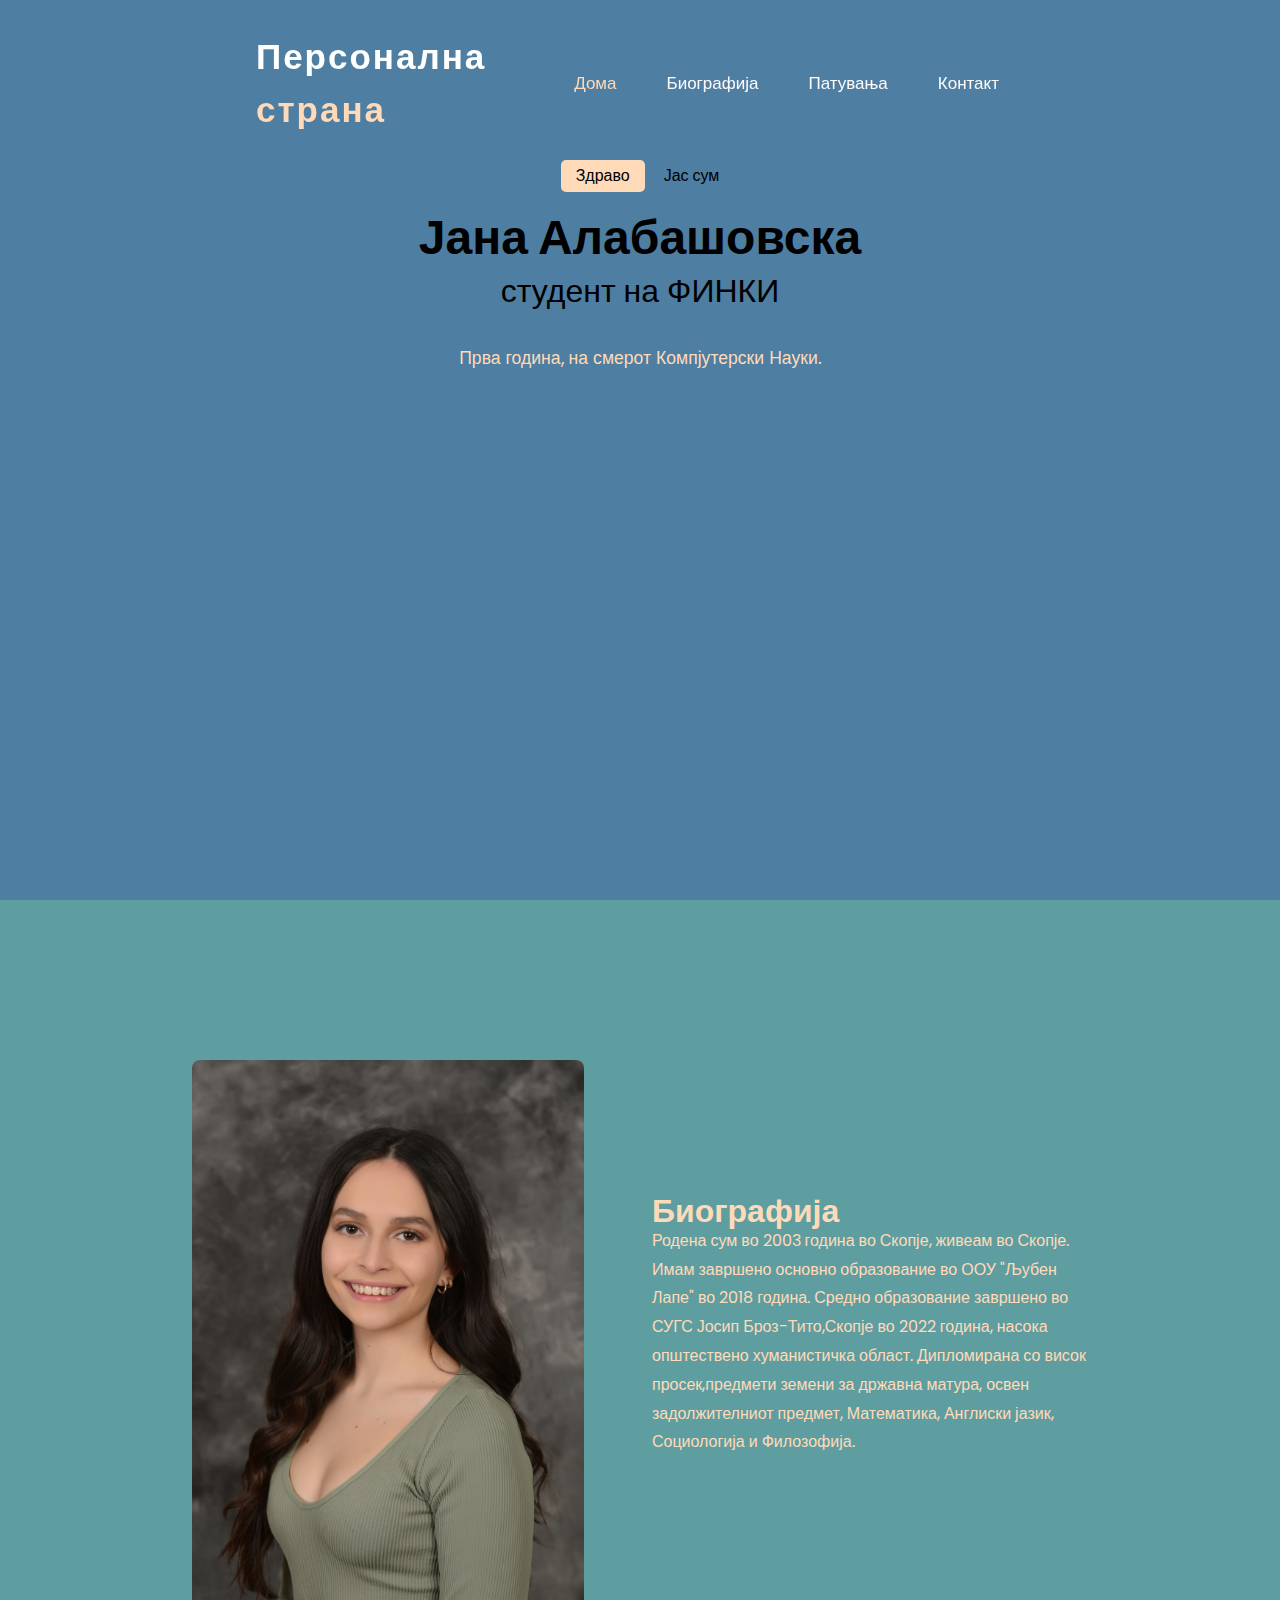
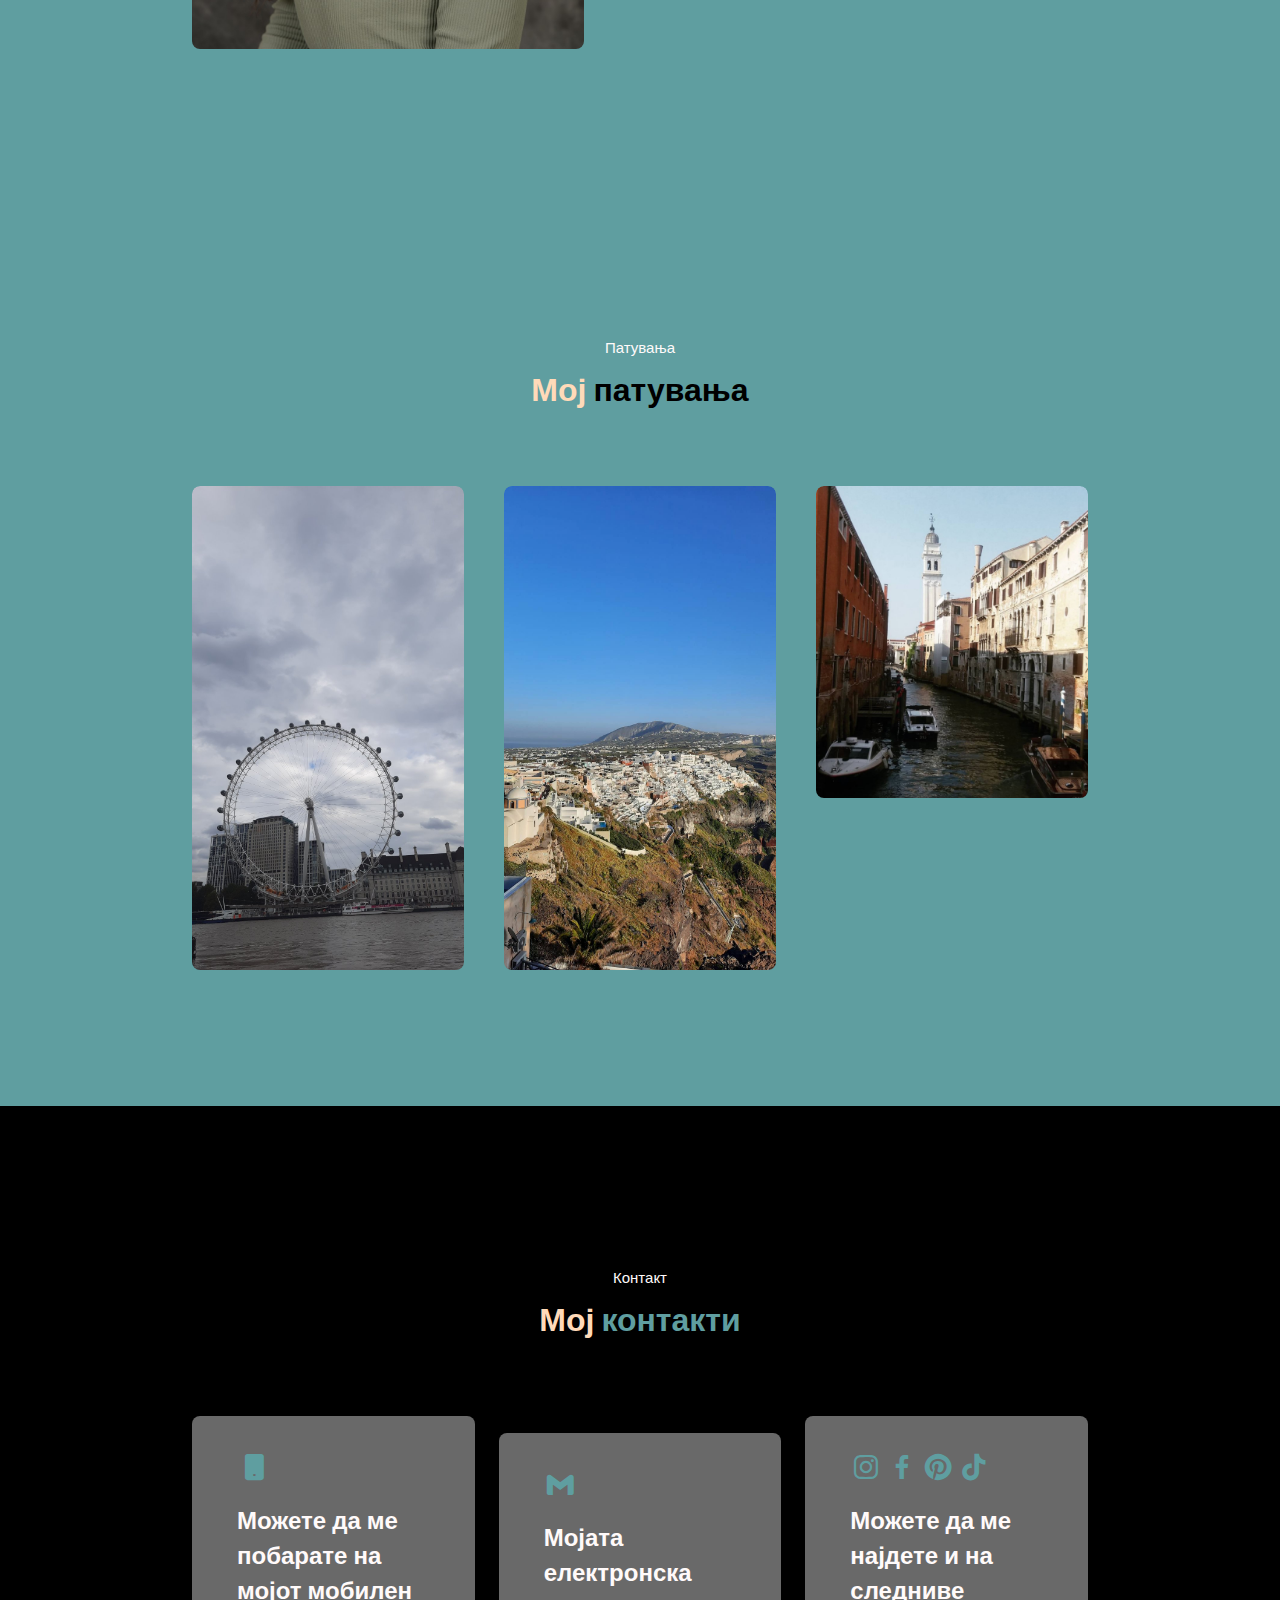
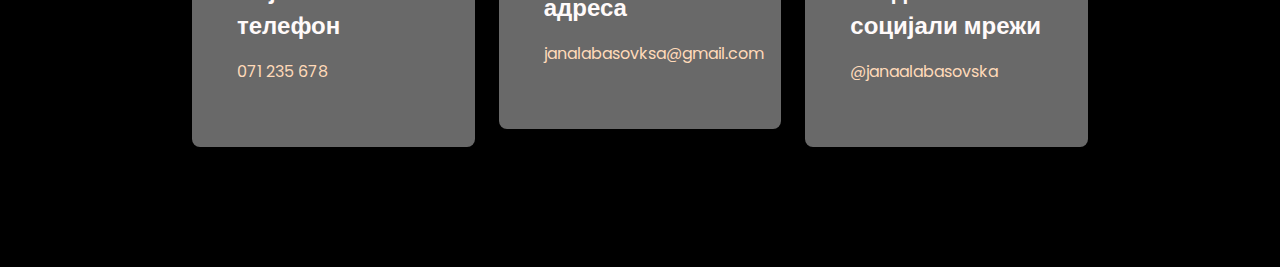
==== index.html @ ccd24e6e "Rename index.html" ====
<!DOCTYPE html>
<html lang="mk">
<head>
    <meta charset="UTF-8">
    <title>Personal webpage</title>
    <link rel="stylesheet" type="text/css" href="s.css">
    <link rel="stylesheet"
          href="https://unpkg.com/boxicons@latest/css/boxicons.min.css">
    <link rel="preconnect" href="https://fonts.googleapis.com">
    <link rel="preconnect" href="https://fonts.gstatic.com" crossorigin>
    <link href="https://fonts.googleapis.com/css2?family=Poppins:ital,wght@1,300&display=swap" rel="stylesheet">

</head>
<body>
<header>
    <a href="#" class="l">Персонална<span> страна</span></a>
    <ul class="list">
        <li> <a href="#home" class="active">Дома</a> </li>
        <li> <a href="#bio">Биографија</a> </li>
        <li> <a href="#patuvanja">Патувања</a> </li>
        <li> <a href="#kontakt">Контакт </a> </li>


    </ul>
    <div class="bx bx-menu" id="menu-icon">
    </div>
</header>
<section class="home" id="home">
    <div class="home-text">
        <div class="slide">
            <span class="one">Здраво</span>
            <span class="two">Јас сум </span>
        </div>
        <h1>Јана Алабашовска</h1>
        <h3>студент на ФИНКИ</h3>
        <p>Прва година, на смерот Компјутерски Науки.</p>
    </div>
</section>
<section class="bio" id="bio">
    <div class="bio-img">
        <img src="/almanah.jpg">
    </div>
<div class="bio-text">
    <h2><span>Биографија</span></h2>
    <p>Родена сум во 2003 година во Скопје, живеам во Скопје. Имам завршено основно образование во ООУ "Љубен Лапе" во 2018 година.
        Средно образование завршено во СУГС Јосип Броз-Тито,Скопје во 2022 година, насока општествено хуманистичка област. Дипломирана со висок просек,предмети земени за државна матура, освен задолжителниот предмет, Математика, Англиски јазик, Социологија и Филозофија.
    </p>

</div>
</section>



<section class="patuvanja" id="patuvanja">
    <div class="ka-text">
        <p>Патувања</p>
        <h2><span>Мој</span> патувања</h2>
    </div>
    <div class="patuvanja-content">
        <div class="row">
            <img class="london" src="london2.jpg">
            <div class="p">
                <h5>London</h5>
                <p>Во 2022 година со мојата сестра отидовме во Англија,Лондон. таму седевме 14 дена, ги посетивме попазнатите музеи,
                сите туристички атракции и колку што можевме пробавме нова храна.</p>
             </div>
        </div>


        <div class="row">
            <img class="santi" src="santi1.jpg">
            <div class="p">
                <h5>Santorini</h5>
                <p>Во 2022 година со фамилијата за време на велигдинските празници отидовме во Грција,Санторини.Таму го прославивме празникот со нивни обичаи, ги посетивме попазнатите музеи,
                    сите туристички атракции.</p>
            </div>

        </div>




        <div class="row">
            <img class="italija" src="itali1.jpg">
            <div class="p">
                <h5>Italy</h5>
                <p>Во 2017 година со фамилијата решивме да прошетаме неколку градови во Италија како Венеција, Фиренца и Верона каде ги видовме нивните убавини и знаменитости.</p>
            </div>

        </div>



    </div>

</section>
<section class="kontakt" id="kontakt">
    <div class="ka-text">
        <p>Контакт </p>
        <h2><span>Мој</span> контакти</h2>
    </div>
    <div class="kontakt-text">
        <div class="box">
            <div class="p-icon">
                <i class='bx bxs-mobile'></i>
                <h3>Можете да ме побарате на мојот мобилен телефон</h3>
                <p> <span> 071 235 678</span></p>

            </div>

        </div>
        <div class="box">
            <div class="p-icon">
                <i class='bx bxl-gmail'></i>
                <h3>Мојата електронска адреса </h3>
                <p> <span>janalabasovksa@gmail.com</span></p>

            </div>
        </div>
        <div class="box">
            <div class="p-icon">
                <i class='bx bxl-instagram' ></i>
                <i class='bx bxl-facebook' ></i>
                <i class='bx bxl-pinterest' ></i>
                <i class='bx bxl-tiktok' ></i>

                <h3>Можете да ме најдете и на следниве социјали мрежи</h3>
                <p><span>@janaalabasovska</span></p>
            </div>
        </div>

    </div>
</section>





</body>
</html>
---- s.css ----
*{
    padding: 0;
    margin: 0;
    box-sizing: border-box;
    font-family: 'Poppins', sans-serif;
    text-decoration: none ;
    list-style: none;
    scroll-behavior: smooth;
}
:root{
    background-color: cadetblue;
    text-decoration-color:black;
}
body{

    color: black;
}
header{

    position: fixed;
    width: 100%;
    top:0;
    right: 0;
    z-index: 1000;
    display: flex;
    align-items: center;
    justify-content: space-between;
    background: transparent;
    padding: 30px 20%;
    border-bottom: 1px solid transparent;
    transition: all .50s ease;
}
.l{
    color: white;
    font-size: 35px;
    font-weight: 750;
    letter-spacing: 2px;
}
span{
    color: peachpuff;

}
.list{
    display: flex;
}
.list a{
    color: snow;
    font-size: 17px;
    font-weight: 500;
    margin: 0 25px;
    transition: all .50s ease;
}
.list a:hover{
    color: peachpuff;

}
.list a.active{
    color: peachpuff;
}
#menu-icon{
    font-size: 35px;
    color:snow;
    z-index: 10001;
    cursor: pointer;
    margin-left: 25px;
    display: none;
}
section{
    padding: 160px 15% 120px;
}
.home{
    background-color: #4E7EA1FF;
    position: relative;
    text-align: center;
    height: 100vh;
    width:100%;

}
.slide{
    margin-bottom: 20px;
}
.one{
    display: inline-block;
    margin-right: 15px;
    height:32px ;
    padding: 0 15px;
    line-height: 32px;
    font-size: 20x;
    font-weight: 500;
    border-radius: 5px;
    background-color: peachpuff;
    color:black;
}
.two{
    display: inline-block;
    font-size: 20x;
    font-weight: 500;
    color: black;
}
.home-text h1{
font-size: 3rem;
    font-weight: 700;
    line-height: 1.1;
    margin: 0 0 8px;
}
.home-text h3{
    margin: 0 0 35px;
    font-size: 2rem;
    font-weight: 500;
    line-height: 1.1;

}
.home-text p{
    font-size:1.1rem;
    line-height: 1.8;
    margin-bottom: 48px;
    color: peachpuff;
}
header.sticky{
     background-color: cadetblue;
    border-bottom:  1px solid snow;
    padding: 12px 15%;
}
.bio{
    display: grid;
    grid-template-columns: repeat(2,1fr);
    align-items: center;
    gap:1.5rem;

}
.bio-img img{
    max-width: 530px;
    height:auto;
   width: 90%;
    border-radius: 8px;
}

.bio-text h2{
    font-size: 2rem;
    line-height: 1;
}

.bio-text p{
    color: peachpuff;
    font-size: 1rem;
    line-height: 1.8;
    margin-bottom: 4rem;

}
.kontakt{
    background-color:black;
    color: cadetblue;
}
.ka-text{
    text-align: center;
}

.ka-text p{
    color: snow;
    font-size: 15px;
    margin-bottom:15px ;
}
.ka-text h2{
    font-size: 2rem;
    line-height: 1;
}
.kontakt-text{
    display: grid;
    grid-template-columns: repeat(auto-fit,minmax(250px,auto));
    align-items: center;
    gap: 1.5rem;
    margin-top:5rem;
}
.box{
    background-color:dimgray;
    padding: 35px 45px;
    border-radius: 8px;
    transition: all .45s ease;
}
.p-icon i{
font-size: 32px;
   margin-bottom: 20px;

}
.box h3{
    font-size: 24px;
    font-weight: 600;
    color: snow;
    margin-bottom: 15px;

}
.box p{
    font-size: 1rem;
    line-height: 1.8;
    margin-bottom: 25px;
}
.box:hover{
    transform: translateY(-8px);
    cursor: pointer;
}
.patuvanja-content{
    display: grid;
    grid-template-columns: repeat(auto-fit,minmax(250px,auto));
    align-items: center;
    gap: 2.5rem;
    margin-top:5rem ;
}
.row{
    position: relative;
    overflow: hidden;
    border-radius: 8px;
    cursor: pointer;
}
.row img{
    width: 100%;
    border-radius: 8px;
    display: block;
    transition: transform 0.5s;
}
.p{
    width: 100%;
    height: 0;
    background:linear-gradient(rgba(0,0,0,0.1),peachpuff);
    position: absolute;
    border-radius: 8px;
    left: 0;
    bottom: 0;
    overflow: hidden;
    display: flex;
    flex-direction: column;
    align-items: center;
    justify-content: center;
    text-align: center;
    padding: 0 40px;
    transition: height 0.5s;

}
.p h5{
    font-size: 20px;
    font-weight: 600;
    margin-bottom: 15px;
}
.p p{
    color: black;
    font-size: 1rem;
    line-height: 1.8;
}
.p i{
    color: cadetblue;
    margin-top: 20px;
    font-size: 20px;
    background-color: beige ;
    width: 60px;
    height: 60px;
    display: flex;
    align-items: center;
    justify-content: center;
    border-radius: 50%;
}
.row:hover img{
    transform: scale(1.1);
}

.row:hover .p{
    height: 100%;
}

div.row{
    max-width: 530px;
    height:500px;
    width: 100%;
    border-radius: 8px;
}
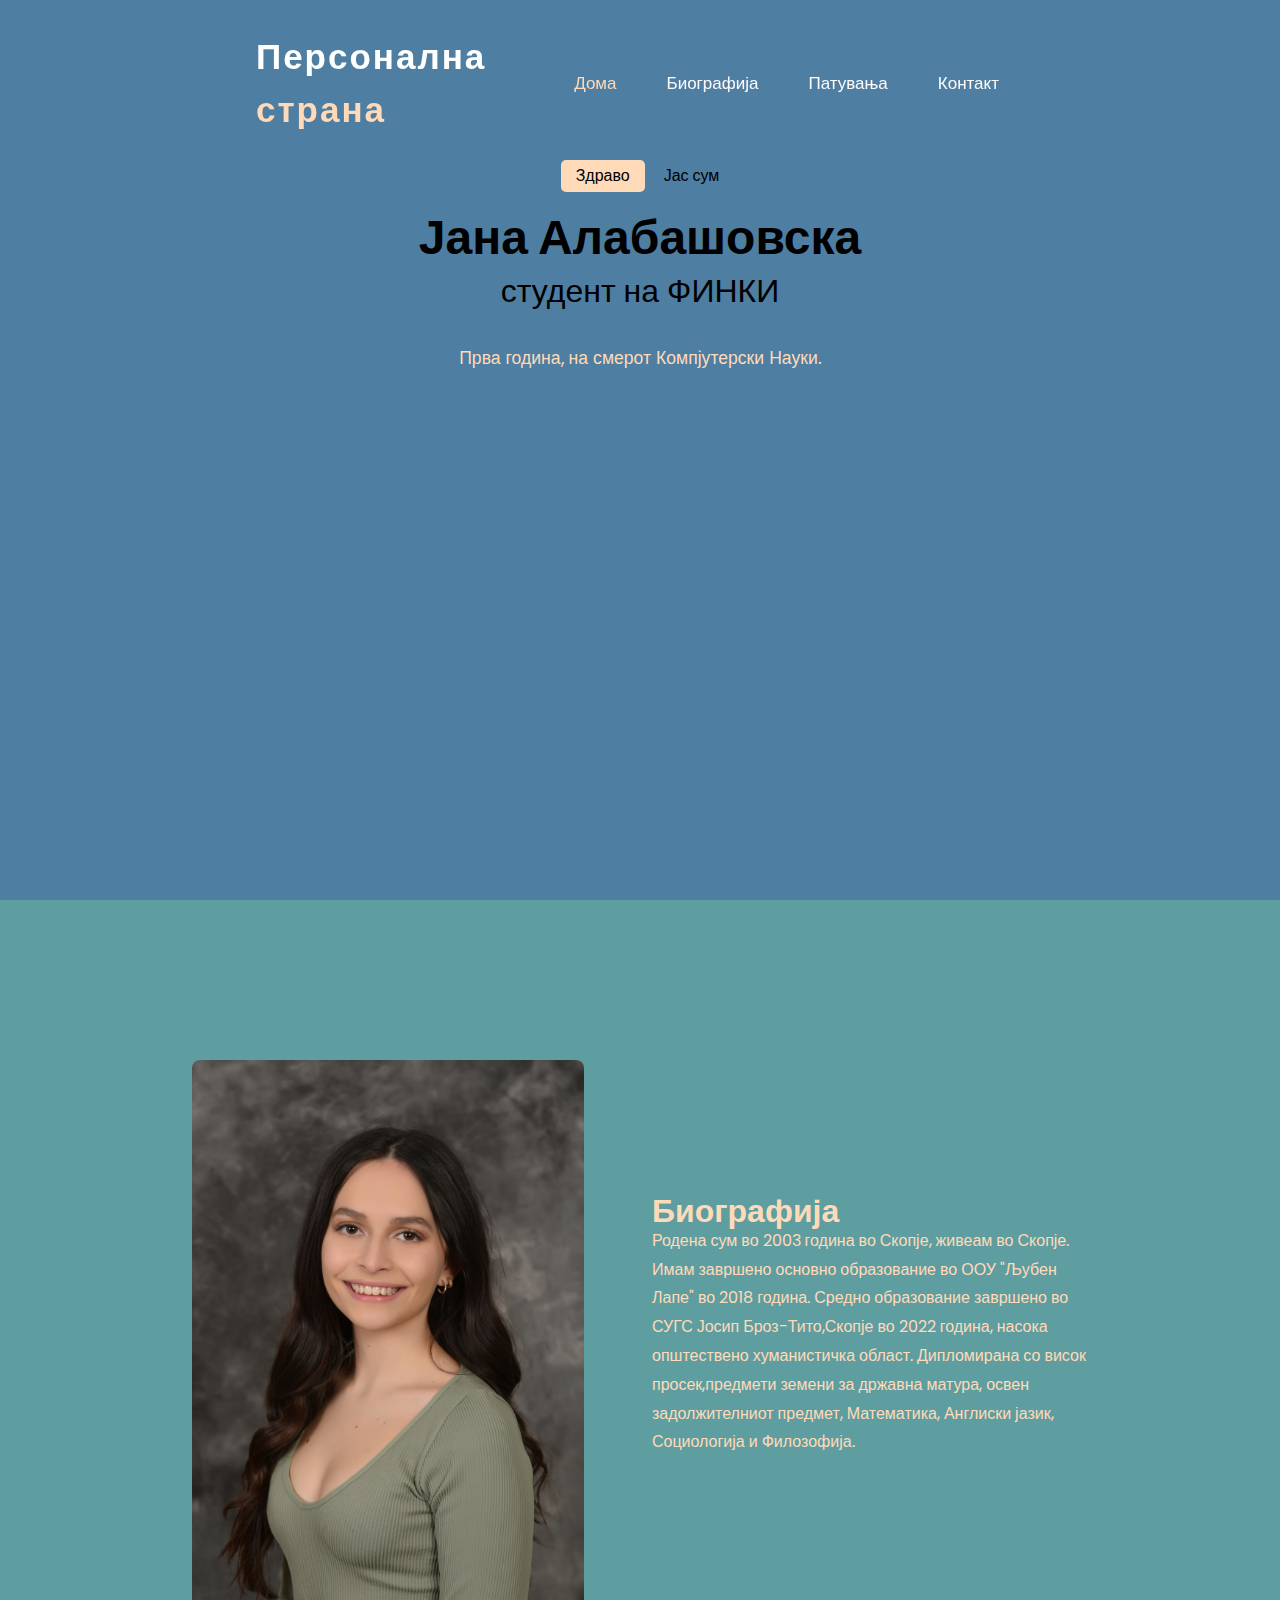
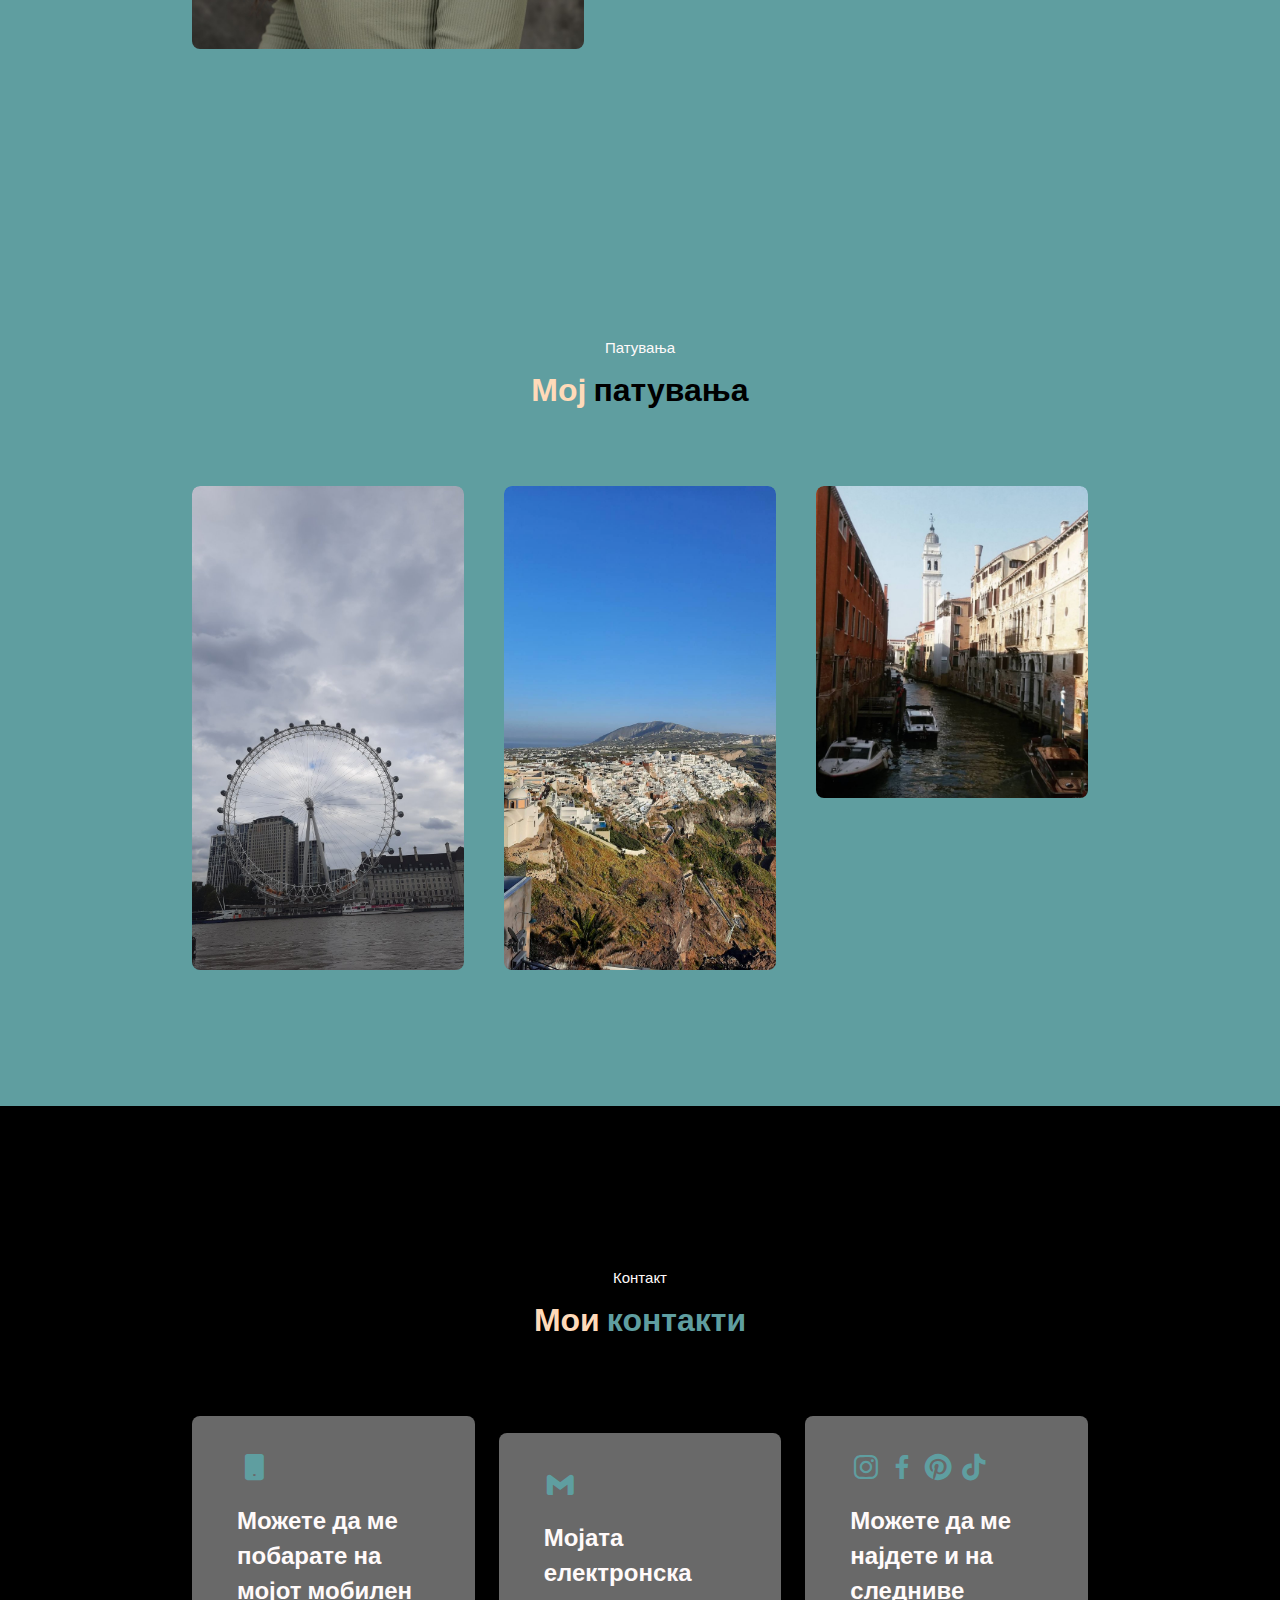
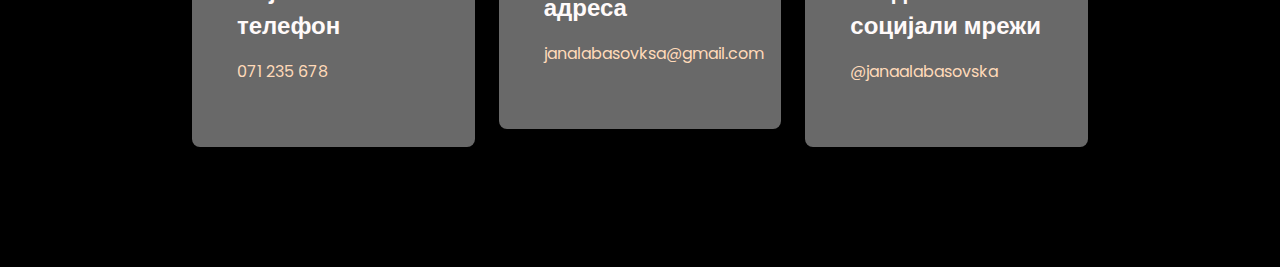
==== commit 1a931f67: "Edite index.html" ====
--- a/index.html
+++ b/index.html
@@ -97,7 +97,7 @@
 <section class="kontakt" id="kontakt">
     <div class="ka-text">
         <p>Контакт </p>
-        <h2><span>Мој</span> контакти</h2>
+        <h2><span>Мои</span> контакти</h2>
     </div>
     <div class="kontakt-text">
         <div class="box">
@@ -137,4 +137,4 @@
 
 
 </body>
-</html>+</html>
